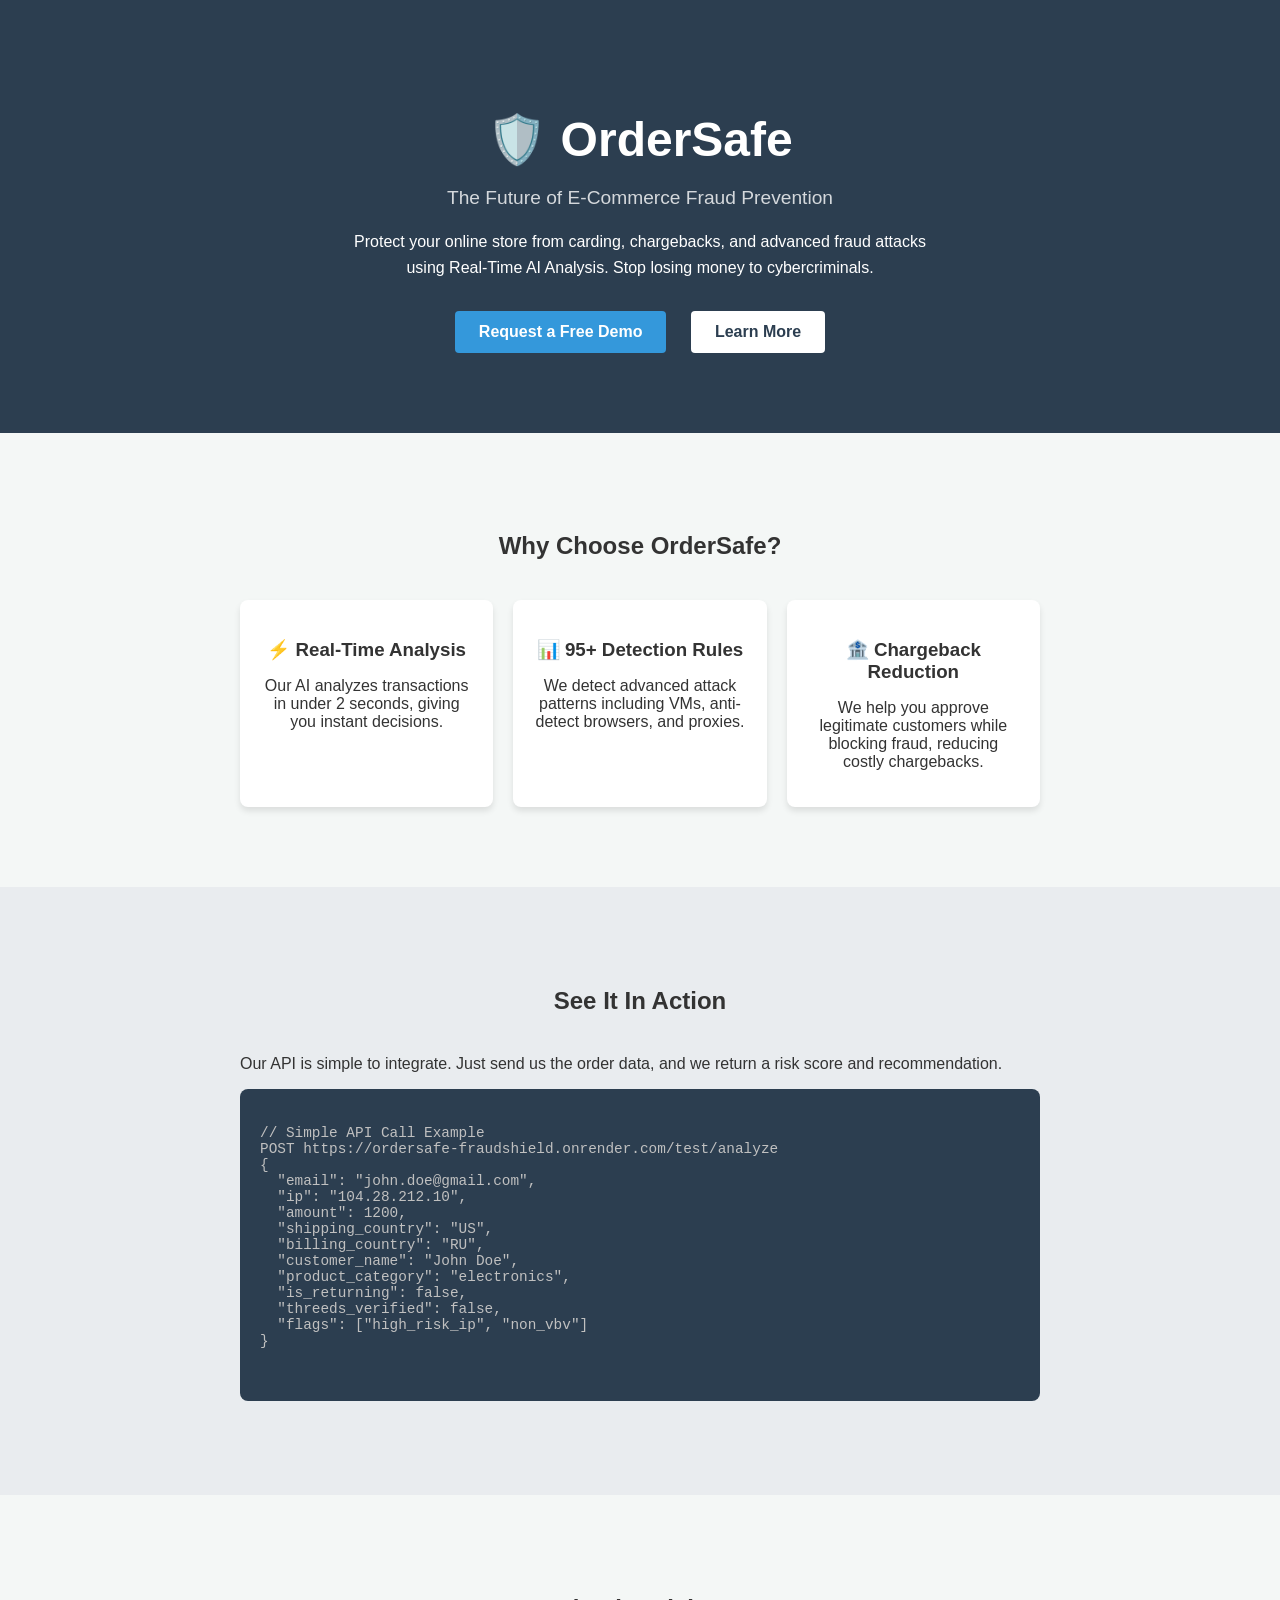
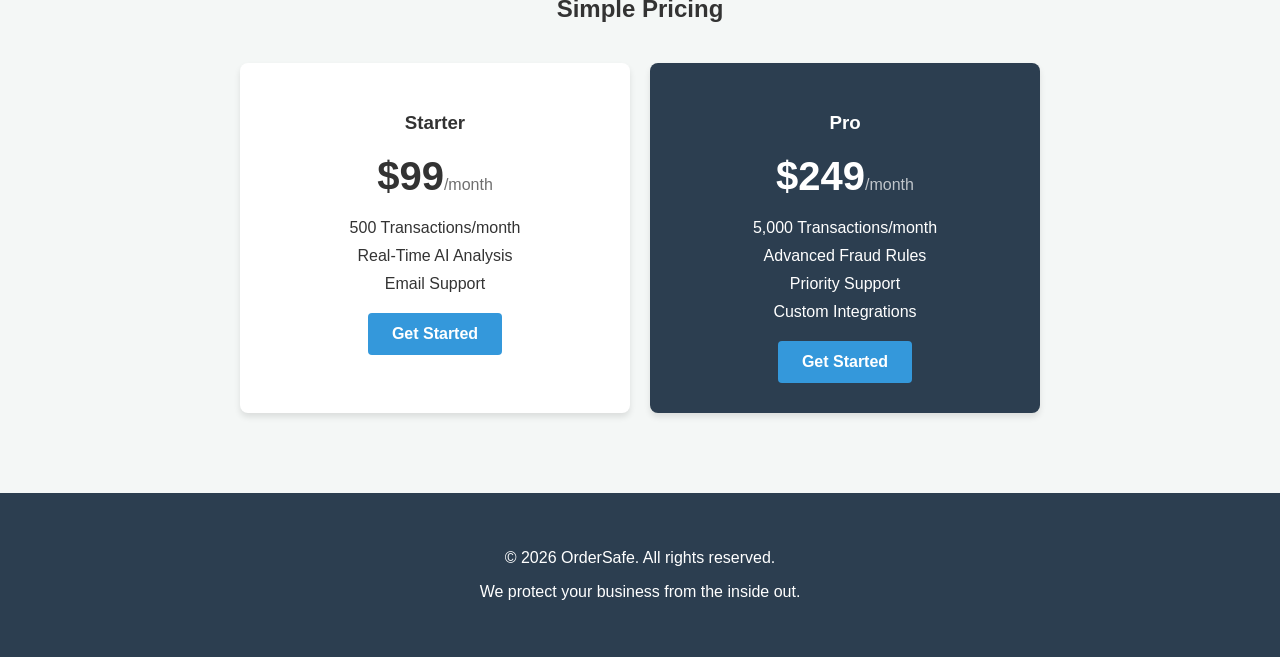
==== index.html @ 8a40aa99 "Add files via upload" ====
<!DOCTYPE html>
<html lang="en">
<head>
    <meta charset="UTF-8">
    <meta name="viewport" content="width=device-width, initial-scale=1.0">
    <title>OrderSafe - Anti-Fraud Intelligence Engine</title>
    <link rel="stylesheet" href="styles.css">
</head>
<body>
    <!-- Portada Principal -->
    <header class="hero">
        <div class="container">
            <h1>🛡️ OrderSafe</h1>
            <p class="subtitle">The Future of E-Commerce Fraud Prevention</p>
            <p class="description">
                Protect your online store from carding, chargebacks, and advanced fraud attacks 
                using Real-Time AI Analysis. Stop losing money to cybercriminals.
            </p>
            <div class="actions">
                <a href="mailto:contacto@ordersafe.com" class="btn btn-primary">Request a Free Demo</a>
                <a href="#features" class="btn btn-secondary">Learn More</a>
            </div>
        </div>
    </header>

    <!-- Sección de Características -->
    <section id="features" class="features">
        <div class="container">
            <h2>Why Choose OrderSafe?</h2>
            <div class="feature-grid">
                <div class="feature-card">
                    <h3>⚡ Real-Time Analysis</h3>
                    <p>Our AI analyzes transactions in under 2 seconds, giving you instant decisions.</p>
                </div>
                <div class="feature-card">
                    <h3>📊 95+ Detection Rules</h3>
                    <p>We detect advanced attack patterns including VMs, anti-detect browsers, and proxies.</p>
                </div>
                <div class="feature-card">
                    <h3>🏦 Chargeback Reduction</h3>
                    <p>We help you approve legitimate customers while blocking fraud, reducing costly chargebacks.</p>
                </div>
            </div>
        </div>
    </section>

    <!-- Sección de Demostración -->
    <section class="demo">
        <div class="container">
            <h2>See It In Action</h2>
            <p>Our API is simple to integrate. Just send us the order data, and we return a risk score and recommendation.</p>
            <pre class="code-block">
                <code>
// Simple API Call Example
POST https://ordersafe-fraudshield.onrender.com/test/analyze
{
  "email": "john.doe@gmail.com",
  "ip": "104.28.212.10",
  "amount": 1200,
  "shipping_country": "US",
  "billing_country": "RU",
  "customer_name": "John Doe",
  "product_category": "electronics",
  "is_returning": false,
  "threeds_verified": false,
  "flags": ["high_risk_ip", "non_vbv"]
}
                </code>
            </pre>
        </div>
    </section>

    <!-- Sección de Precios -->
    <section class="pricing">
        <div class="container">
            <h2>Simple Pricing</h2>
            <div class="pricing-grid">
                <div class="pricing-card">
                    <h3>Starter</h3>
                    <p class="price">$99<span>/month</span></p>
                    <ul>
                        <li>500 Transactions/month</li>
                        <li>Real-Time AI Analysis</li>
                        <li>Email Support</li>
                    </ul>
                    <a href="mailto:contacto@ordersafe.com" class="btn btn-primary">Get Started</a>
                </div>
                <div class="pricing-card featured">
                    <h3>Pro</h3>
                    <p class="price">$249<span>/month</span></p>
                    <ul>
                        <li>5,000 Transactions/month</li>
                        <li>Advanced Fraud Rules</li>
                        <li>Priority Support</li>
                        <li>Custom Integrations</li>
                    </ul>
                    <a href="mailto:contacto@ordersafe.com" class="btn btn-primary">Get Started</a>
                </div>
            </div>
        </div>
    </section>

    <!-- Pie de página -->
    <footer class="footer">
        <div class="container">
            <p>© 2026 OrderSafe. All rights reserved.</p>
            <p>We protect your business from the inside out.</p>
        </div>
    </footer>
</body>
</html>
---- styles.css ----
body {
    font-family: 'Segoe UI', Tahoma, Geneva, Verdana, sans-serif;
    margin: 0;
    padding: 0;
    background-color: #f4f7f6;
    color: #333;
}

.container {
    max-width: 800px;
    margin: 0 auto;
    padding: 20px;
}

/* Hero Section */
.hero {
    background-color: #2c3e50;
    color: white;
    padding: 60px 20px;
    text-align: center;
}

.hero h1 {
    font-size: 3rem;
    margin-bottom: 10px;
}

.hero .subtitle {
    font-size: 1.2rem;
    opacity: 0.8;
}

.hero .description {
    font-size: 1rem;
    line-height: 1.6;
    max-width: 600px;
    margin: 20px auto;
}

.actions {
    margin-top: 30px;
}

.btn {
    padding: 12px 24px;
    border-radius: 4px;
    text-decoration: none;
    font-weight: bold;
    display: inline-block;
    margin: 0 10px;
}

.btn-primary {
    background-color: #3498db;
    color: white;
}

.btn-primary:hover {
    background-color: #2980b9;
}

.btn-secondary {
    background-color: white;
    color: #2c3e50;
}

.btn-secondary:hover {
    background-color: #f0f0f0;
}

/* Features Section */
.features {
    padding: 60px 20px;
}

.features h2, .demo h2, .pricing h2 {
    text-align: center;
    margin-bottom: 40px;
}

.feature-grid {
    display: grid;
    grid-template-columns: repeat(3, 1fr);
    gap: 20px;
}

.feature-card {
    background: white;
    padding: 20px;
    border-radius: 8px;
    box-shadow: 0 4px 6px rgba(0,0,0,0.1);
    text-align: center;
}

.feature-card h3 {
    margin-bottom: 10px;
}

/* Demo Section */
.demo {
    padding: 60px 20px;
    background-color: #e9ecef;
}

.code-block {
    background-color: #2c3e50;
    color: #c0c0c0;
    padding: 20px;
    border-radius: 8px;
    overflow-x: auto;
    font-size: 0.9rem;
}

/* Pricing Section */
.pricing {
    padding: 60px 20px;
}

.pricing-grid {
    display: grid;
    grid-template-columns: repeat(2, 1fr);
    gap: 20px;
    margin-top: 30px;
}

.pricing-card {
    background: white;
    padding: 30px;
    border-radius: 8px;
    box-shadow: 0 4px 6px rgba(0,0,0,0.1);
    text-align: center;
}

.pricing-card.featured {
    background-color: #2c3e50;
    color: white;
}

.pricing-card .price {
    font-size: 2.5rem;
    font-weight: bold;
    margin: 20px 0;
}

.pricing-card .price span {
    font-size: 1rem;
    font-weight: normal;
    opacity: 0.7;
}

.pricing-card ul {
    list-style: none;
    padding: 0;
    margin: 0 0 20px 0;
}

.pricing-card ul li {
    margin-bottom: 10px;
}

/* Footer */
.footer {
    background-color: #2c3e50;
    color: white;
    text-align: center;
    padding: 20px;
}
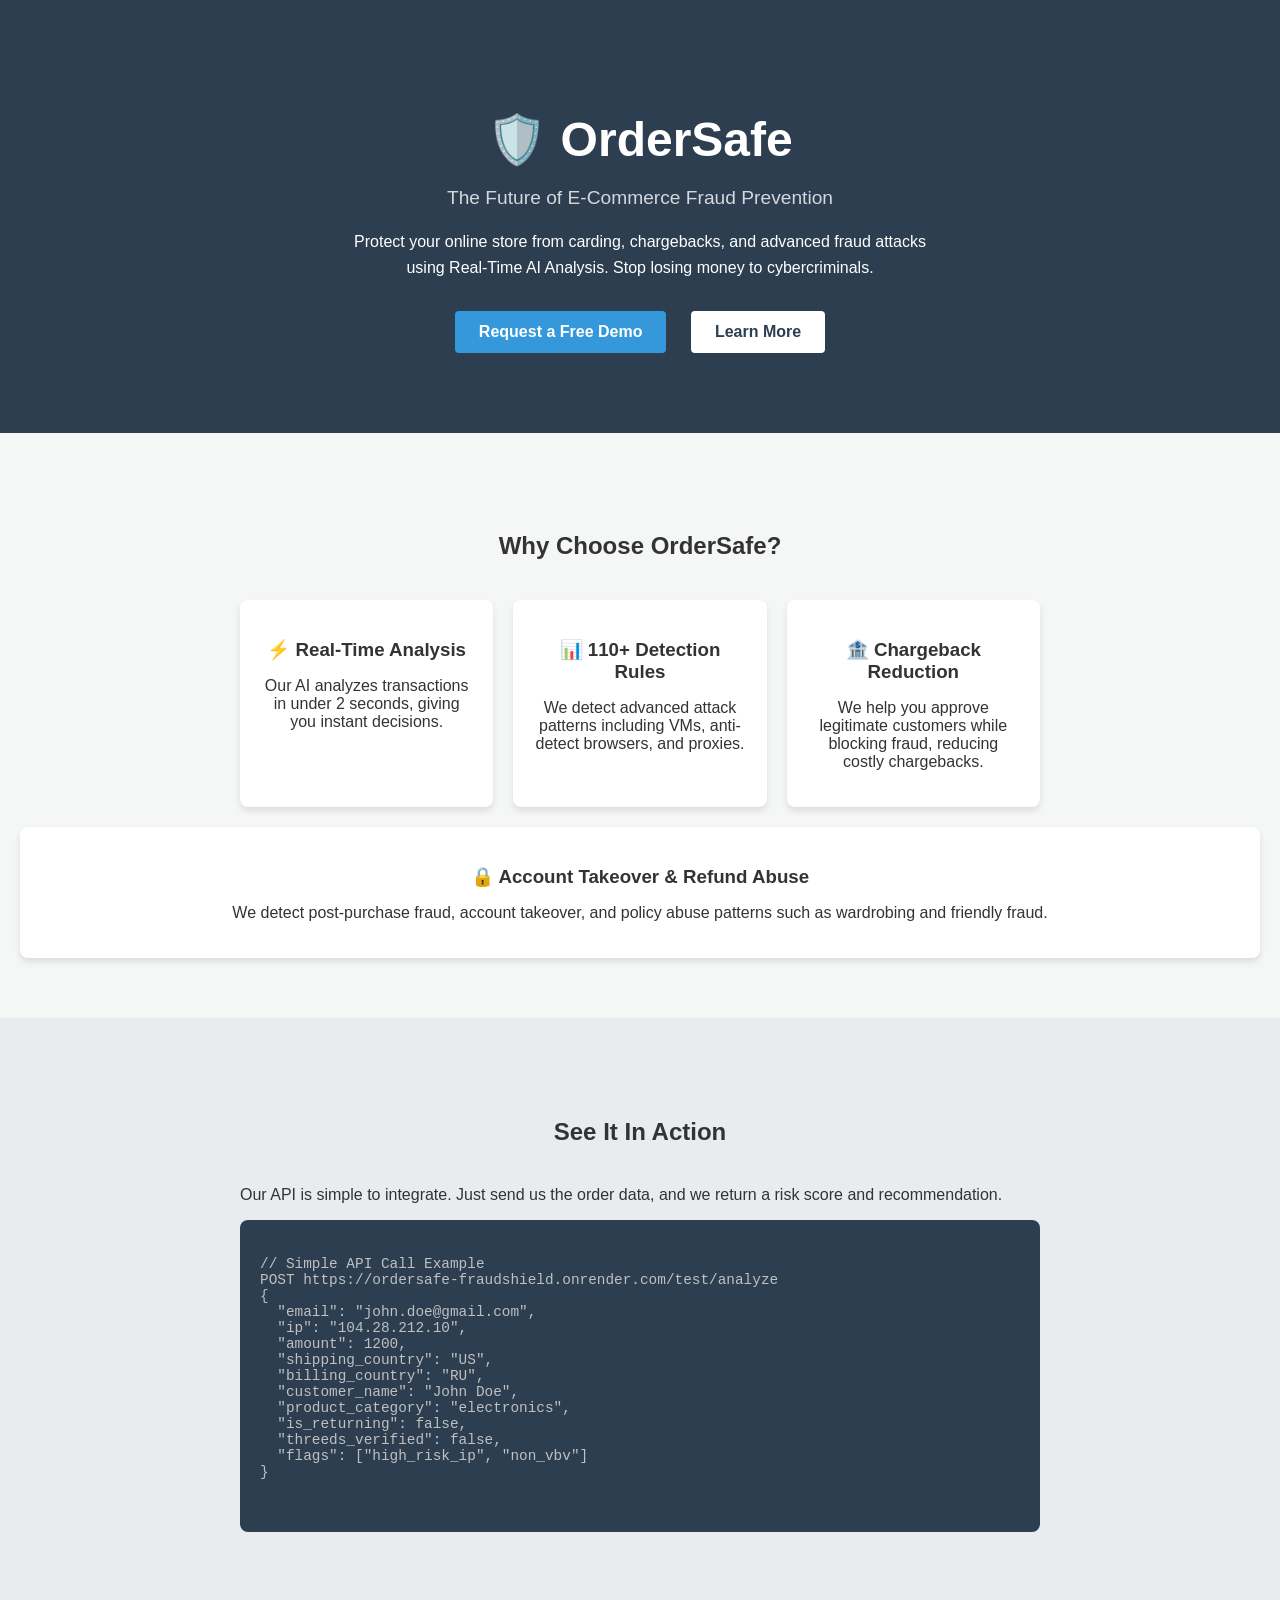
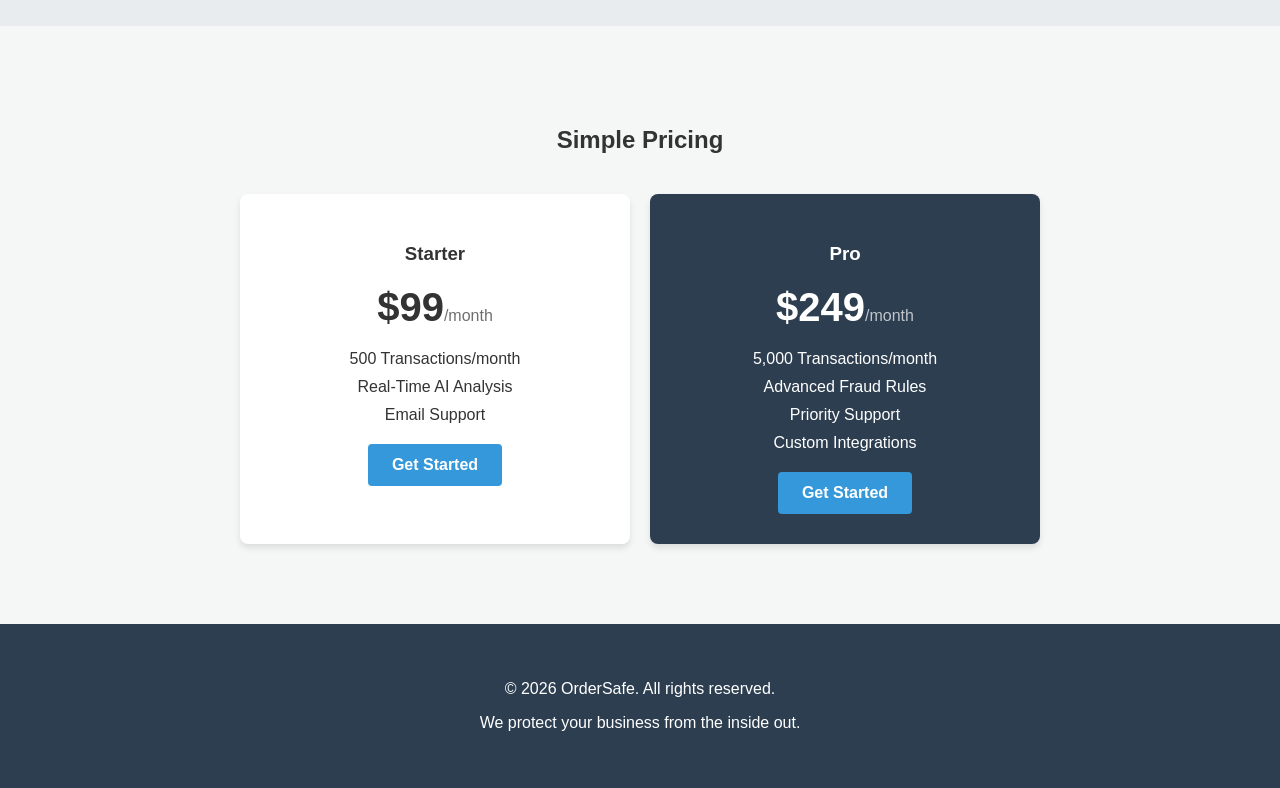
==== commit 23d7bbaa: "Update index.html" ====
--- a/index.html
+++ b/index.html
@@ -33,7 +33,7 @@
                     <p>Our AI analyzes transactions in under 2 seconds, giving you instant decisions.</p>
                 </div>
                 <div class="feature-card">
-                    <h3>📊 95+ Detection Rules</h3>
+                    <h3>📊 110+ Detection Rules</h3>
                     <p>We detect advanced attack patterns including VMs, anti-detect browsers, and proxies.</p>
                 </div>
                 <div class="feature-card">
@@ -42,6 +42,11 @@
                 </div>
             </div>
         </div>
+
+                        <div class="feature-card">
+                    <h3>🔒 Account Takeover & Refund Abuse</h3>
+                    <p>We detect post-purchase fraud, account takeover, and policy abuse patterns such as wardrobing and friendly fraud.</p>
+                </div>
     </section>
 
     <!-- Sección de Demostración -->
@@ -108,4 +113,4 @@
         </div>
     </footer>
 </body>
-</html>+</html>
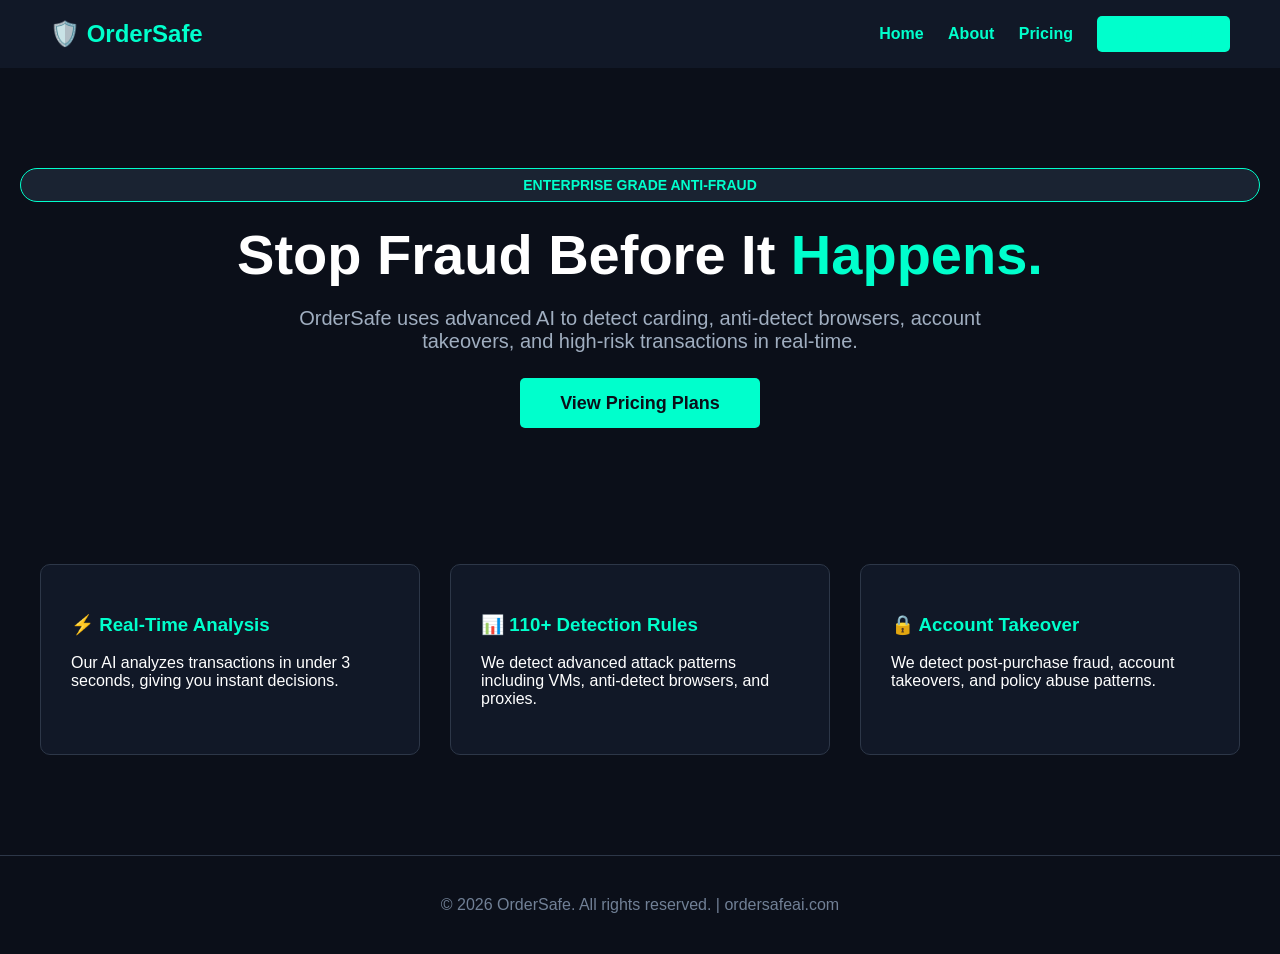
==== commit 7053d166: "Nueva pagina web profesional" ====
--- a/index.html
+++ b/index.html
@@ -1,116 +1,60 @@
-<!DOCTYPE html>
-<html lang="en">
-<head>
-    <meta charset="UTF-8">
-    <meta name="viewport" content="width=device-width, initial-scale=1.0">
-    <title>OrderSafe - Anti-Fraud Intelligence Engine</title>
-    <link rel="stylesheet" href="styles.css">
-</head>
-<body>
-    <!-- Portada Principal -->
-    <header class="hero">
-        <div class="container">
-            <h1>🛡️ OrderSafe</h1>
-            <p class="subtitle">The Future of E-Commerce Fraud Prevention</p>
-            <p class="description">
-                Protect your online store from carding, chargebacks, and advanced fraud attacks 
-                using Real-Time AI Analysis. Stop losing money to cybercriminals.
-            </p>
-            <div class="actions">
-                <a href="mailto:contacto@ordersafe.com" class="btn btn-primary">Request a Free Demo</a>
-                <a href="#features" class="btn btn-secondary">Learn More</a>
-            </div>
-        </div>
-    </header>
-
-    <!-- Sección de Características -->
-    <section id="features" class="features">
-        <div class="container">
-            <h2>Why Choose OrderSafe?</h2>
-            <div class="feature-grid">
-                <div class="feature-card">
-                    <h3>⚡ Real-Time Analysis</h3>
-                    <p>Our AI analyzes transactions in under 2 seconds, giving you instant decisions.</p>
-                </div>
-                <div class="feature-card">
-                    <h3>📊 110+ Detection Rules</h3>
-                    <p>We detect advanced attack patterns including VMs, anti-detect browsers, and proxies.</p>
-                </div>
-                <div class="feature-card">
-                    <h3>🏦 Chargeback Reduction</h3>
-                    <p>We help you approve legitimate customers while blocking fraud, reducing costly chargebacks.</p>
-                </div>
-            </div>
-        </div>
-
-                        <div class="feature-card">
-                    <h3>🔒 Account Takeover & Refund Abuse</h3>
-                    <p>We detect post-purchase fraud, account takeover, and policy abuse patterns such as wardrobing and friendly fraud.</p>
-                </div>
-    </section>
-
-    <!-- Sección de Demostración -->
-    <section class="demo">
-        <div class="container">
-            <h2>See It In Action</h2>
-            <p>Our API is simple to integrate. Just send us the order data, and we return a risk score and recommendation.</p>
-            <pre class="code-block">
-                <code>
-// Simple API Call Example
-POST https://ordersafe-fraudshield.onrender.com/test/analyze
-{
-  "email": "john.doe@gmail.com",
-  "ip": "104.28.212.10",
-  "amount": 1200,
-  "shipping_country": "US",
-  "billing_country": "RU",
-  "customer_name": "John Doe",
-  "product_category": "electronics",
-  "is_returning": false,
-  "threeds_verified": false,
-  "flags": ["high_risk_ip", "non_vbv"]
-}
-                </code>
-            </pre>
-        </div>
-    </section>
-
-    <!-- Sección de Precios -->
-    <section class="pricing">
-        <div class="container">
-            <h2>Simple Pricing</h2>
-            <div class="pricing-grid">
-                <div class="pricing-card">
-                    <h3>Starter</h3>
-                    <p class="price">$99<span>/month</span></p>
-                    <ul>
-                        <li>500 Transactions/month</li>
-                        <li>Real-Time AI Analysis</li>
-                        <li>Email Support</li>
-                    </ul>
-                    <a href="mailto:contacto@ordersafe.com" class="btn btn-primary">Get Started</a>
-                </div>
-                <div class="pricing-card featured">
-                    <h3>Pro</h3>
-                    <p class="price">$249<span>/month</span></p>
-                    <ul>
-                        <li>5,000 Transactions/month</li>
-                        <li>Advanced Fraud Rules</li>
-                        <li>Priority Support</li>
-                        <li>Custom Integrations</li>
-                    </ul>
-                    <a href="mailto:contacto@ordersafe.com" class="btn btn-primary">Get Started</a>
-                </div>
-            </div>
-        </div>
-    </section>
-
-    <!-- Pie de página -->
-    <footer class="footer">
-        <div class="container">
-            <p>© 2026 OrderSafe. All rights reserved.</p>
-            <p>We protect your business from the inside out.</p>
-        </div>
-    </footer>
-</body>
-</html>
+<!DOCTYPE html>
+<html lang="en">
+<head>
+    <meta charset="UTF-8">
+    <meta name="viewport" content="width=device-width, initial-scale=1.0">
+    <title>OrderSafe | Next-Gen Fraud Intelligence</title>
+    <style>
+        body { background-color: #0b0f19; color: #ffffff; font-family: 'Segoe UI', sans-serif; margin: 0; padding: 0; }
+        .nav { display: flex; justify-content: space-between; padding: 20px 50px; background-color: #111827; align-items: center; }
+        .nav a { color: #00ffcc; text-decoration: none; margin-left: 20px; font-weight: bold; }
+        .hero { text-align: center; padding: 100px 20px; }
+        .badge { background-color: #1a2332; color: #00ffcc; padding: 8px 16px; border-radius: 20px; font-size: 14px; font-weight: bold; border: 1px solid #00ffcc; }
+        h1 { font-size: 56px; margin: 20px 0; }
+        .highlight { color: #00ffcc; }
+        p.subtitle { font-size: 20px; color: #a0aec0; max-width: 700px; margin: 0 auto 40px auto; }
+        .cta-btn { background-color: #00ffcc; color: #0b0f19; padding: 15px 40px; font-size: 18px; font-weight: bold; text-decoration: none; border-radius: 5px; }
+        .features { display: flex; justify-content: center; gap: 30px; padding: 50px 20px; max-width: 1200px; margin: 0 auto; }
+        .card { background-color: #111827; padding: 30px; border-radius: 10px; border: 1px solid #2d3748; flex: 1; }
+        .card h3 { color: #00ffcc; }
+        .footer { text-align: center; padding: 40px; color: #718096; border-top: 1px solid #2d3748; margin-top: 50px; }
+    </style>
+</head>
+<body>
+    <div class="nav">
+        <div style="font-size: 24px; font-weight: bold; color: #00ffcc;">🛡️ OrderSafe</div>
+        <div>
+            <a href="index.html">Home</a>
+            <a href="about.html">About</a>
+            <a href="pricing.html">Pricing</a>
+            <a href="mailto:contact@ordersafeai.com" class="cta-btn" style="padding: 10px 20px; font-size: 14px;">Contact Sales</a>
+        </div>
+    </div>
+
+    <div class="hero">
+        <div class="badge">ENTERPRISE GRADE ANTI-FRAUD</div>
+        <h1>Stop Fraud Before It <span class="highlight">Happens.</span></h1>
+        <p class="subtitle">OrderSafe uses advanced AI to detect carding, anti-detect browsers, account takeovers, and high-risk transactions in real-time.</p>
+        <a href="pricing.html" class="cta-btn">View Pricing Plans</a>
+    </div>
+
+    <div class="features">
+        <div class="card">
+            <h3>⚡ Real-Time Analysis</h3>
+            <p>Our AI analyzes transactions in under 3 seconds, giving you instant decisions.</p>
+        </div>
+        <div class="card">
+            <h3>📊 110+ Detection Rules</h3>
+            <p>We detect advanced attack patterns including VMs, anti-detect browsers, and proxies.</p>
+        </div>
+        <div class="card">
+            <h3>🔒 Account Takeover</h3>
+            <p>We detect post-purchase fraud, account takeovers, and policy abuse patterns.</p>
+        </div>
+    </div>
+
+    <div class="footer">
+        &copy; 2026 OrderSafe. All rights reserved. | ordersafeai.com
+    </div>
+</body>
+</html>
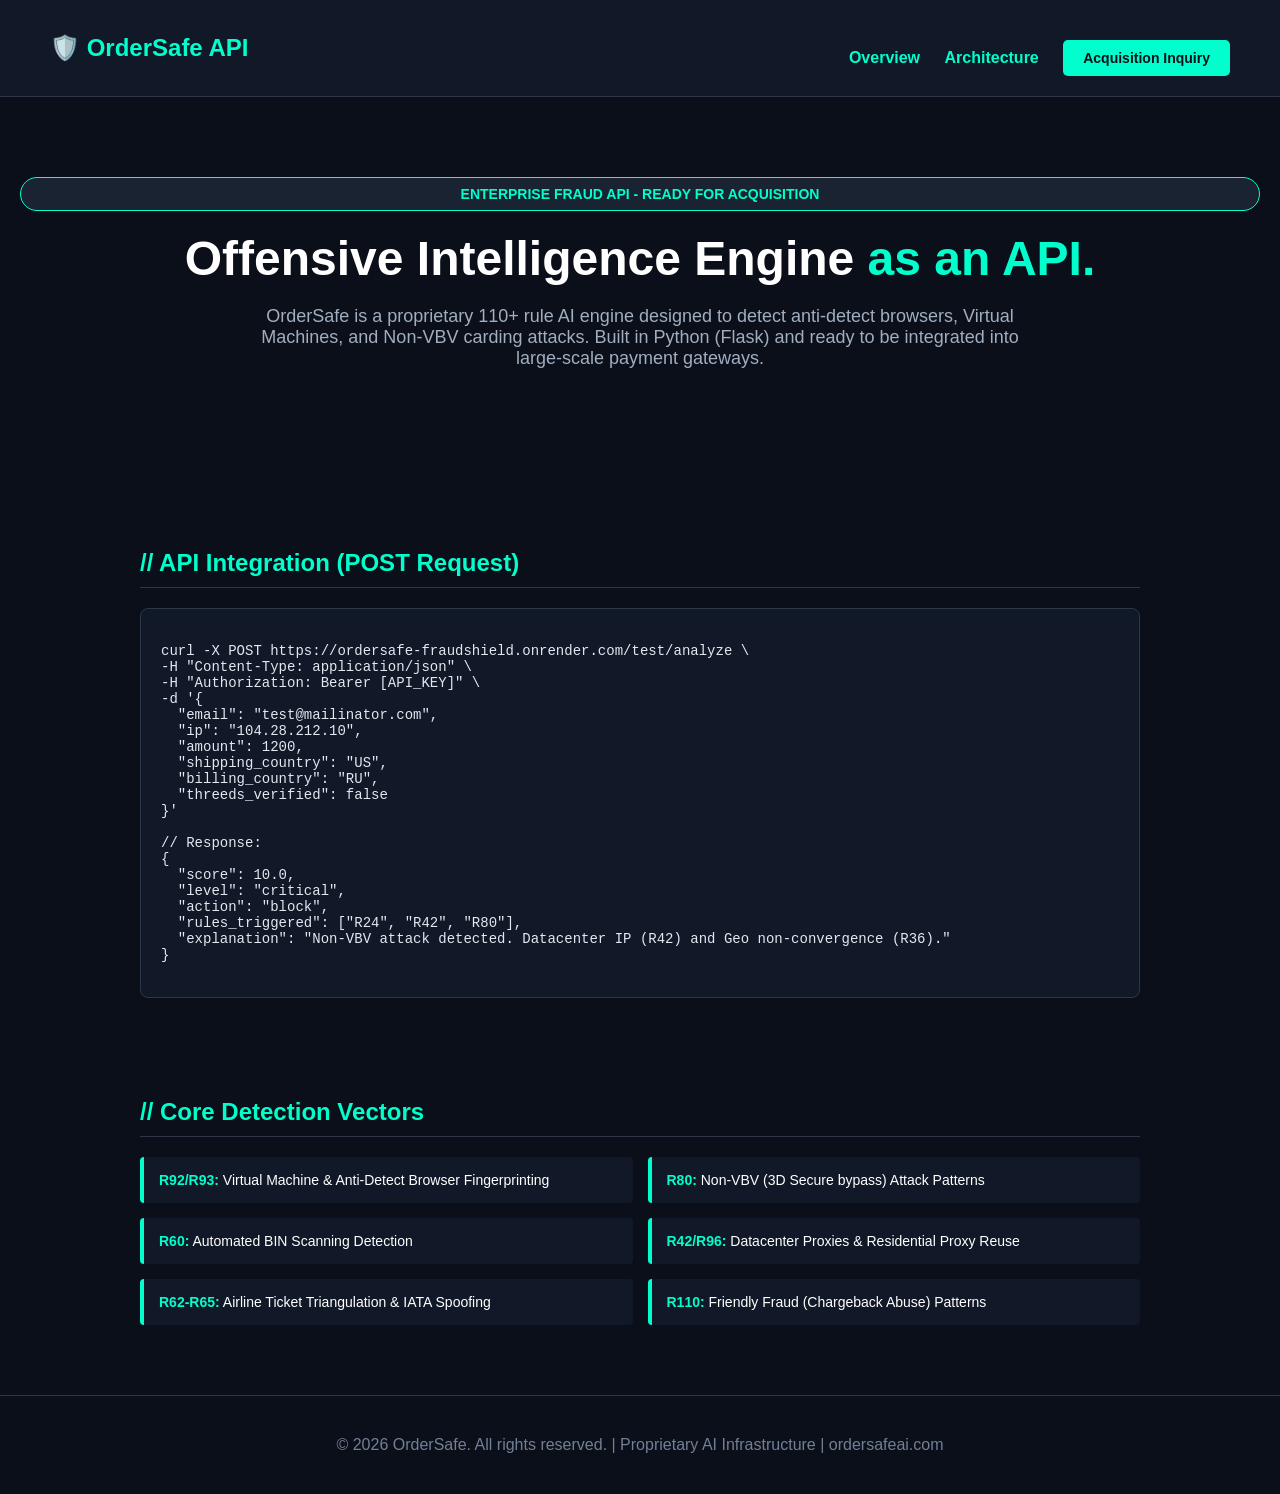
==== commit 769ac0e1: "Enfoque tecnico para adquisicion" ====
--- a/index.html
+++ b/index.html
@@ -3,58 +3,85 @@
 <head>
     <meta charset="UTF-8">
     <meta name="viewport" content="width=device-width, initial-scale=1.0">
-    <title>OrderSafe | Next-Gen Fraud Intelligence</title>
+    <title>OrderSafe | Next-Gen Fraud Intelligence API</title>
     <style>
-        body { background-color: #0b0f19; color: #ffffff; font-family: 'Segoe UI', sans-serif; margin: 0; padding: 0; }
-        .nav { display: flex; justify-content: space-between; padding: 20px 50px; background-color: #111827; align-items: center; }
+        body { background-color: #0b0f19; color: #ffffff; font-family: 'Courier New', Courier, monospace; margin: 0; padding: 0; }
+        .nav { display: flex; justify-content: space-between; padding: 20px 50px; background-color: #111827; align-items: center; border-bottom: 1px solid #2d3748; font-family: 'Segoe UI', sans-serif; }
         .nav a { color: #00ffcc; text-decoration: none; margin-left: 20px; font-weight: bold; }
-        .hero { text-align: center; padding: 100px 20px; }
+        .hero { text-align: center; padding: 80px 20px; font-family: 'Segoe UI', sans-serif; }
         .badge { background-color: #1a2332; color: #00ffcc; padding: 8px 16px; border-radius: 20px; font-size: 14px; font-weight: bold; border: 1px solid #00ffcc; }
-        h1 { font-size: 56px; margin: 20px 0; }
+        h1 { font-size: 48px; margin: 20px 0; }
         .highlight { color: #00ffcc; }
-        p.subtitle { font-size: 20px; color: #a0aec0; max-width: 700px; margin: 0 auto 40px auto; }
-        .cta-btn { background-color: #00ffcc; color: #0b0f19; padding: 15px 40px; font-size: 18px; font-weight: bold; text-decoration: none; border-radius: 5px; }
-        .features { display: flex; justify-content: center; gap: 30px; padding: 50px 20px; max-width: 1200px; margin: 0 auto; }
-        .card { background-color: #111827; padding: 30px; border-radius: 10px; border: 1px solid #2d3748; flex: 1; }
-        .card h3 { color: #00ffcc; }
-        .footer { text-align: center; padding: 40px; color: #718096; border-top: 1px solid #2d3748; margin-top: 50px; }
+        p.subtitle { font-size: 18px; color: #a0aec0; max-width: 800px; margin: 0 auto 20px auto; }
+        .cta-btn { background-color: #00ffcc; color: #0b0f19; padding: 15px 40px; font-size: 18px; font-weight: bold; text-decoration: none; border-radius: 5px; display: inline-block; margin-top: 20px; font-family: 'Segoe UI', sans-serif;}
+        
+        .tech-section { max-width: 1000px; margin: 40px auto; padding: 20px; }
+        .tech-section h2 { color: #00ffcc; border-bottom: 1px solid #2d3748; padding-bottom: 10px; font-family: 'Segoe UI', sans-serif;}
+        .code-block { background-color: #111827; padding: 20px; border-radius: 8px; border: 1px solid #2d3748; overflow-x: auto; color: #e2e8f0; font-size: 14px; }
+        .rule-list { display: grid; grid-template-columns: 1fr 1fr; gap: 15px; margin-top: 20px; font-family: 'Segoe UI', sans-serif;}
+        .rule-item { background: #111827; padding: 15px; border-left: 4px solid #00ffcc; border-radius: 4px; font-size: 14px;}
+        .rule-item span { color: #00ffcc; font-weight: bold; }
+        .footer { text-align: center; padding: 40px; color: #718096; border-top: 1px solid #2d3748; margin-top: 50px; font-family: 'Segoe UI', sans-serif;}
     </style>
 </head>
 <body>
     <div class="nav">
-        <div style="font-size: 24px; font-weight: bold; color: #00ffcc;">🛡️ OrderSafe</div>
+        <div style="font-size: 24px; font-weight: bold; color: #00ffcc;">🛡️ OrderSafe API</div>
         <div>
-            <a href="index.html">Home</a>
-            <a href="about.html">About</a>
-            <a href="pricing.html">Pricing</a>
-            <a href="mailto:contact@ordersafeai.com" class="cta-btn" style="padding: 10px 20px; font-size: 14px;">Contact Sales</a>
+            <a href="index.html">Overview</a>
+            <a href="about.html">Architecture</a>
+            <a href="mailto:ventas@ordersafeai.com" class="cta-btn" style="padding: 10px 20px; font-size: 14px; color: #0b0f19;">Acquisition Inquiry</a>
         </div>
     </div>
 
     <div class="hero">
-        <div class="badge">ENTERPRISE GRADE ANTI-FRAUD</div>
-        <h1>Stop Fraud Before It <span class="highlight">Happens.</span></h1>
-        <p class="subtitle">OrderSafe uses advanced AI to detect carding, anti-detect browsers, account takeovers, and high-risk transactions in real-time.</p>
-        <a href="pricing.html" class="cta-btn">View Pricing Plans</a>
+        <div class="badge">ENTERPRISE FRAUD API - READY FOR ACQUISITION</div>
+        <h1>Offensive Intelligence Engine <span class="highlight">as an API.</span></h1>
+        <p class="subtitle">OrderSafe is a proprietary 110+ rule AI engine designed to detect anti-detect browsers, Virtual Machines, and Non-VBV carding attacks. Built in Python (Flask) and ready to be integrated into large-scale payment gateways.</p>
     </div>
 
-    <div class="features">
-        <div class="card">
-            <h3>⚡ Real-Time Analysis</h3>
-            <p>Our AI analyzes transactions in under 3 seconds, giving you instant decisions.</p>
+    <div class="tech-section">
+        <h2>// API Integration (POST Request)</h2>
+        <div class="code-block">
+<pre>
+curl -X POST https://ordersafe-fraudshield.onrender.com/test/analyze \
+-H "Content-Type: application/json" \
+-H "Authorization: Bearer [API_KEY]" \
+-d '{
+  "email": "test@mailinator.com",
+  "ip": "104.28.212.10",
+  "amount": 1200,
+  "shipping_country": "US",
+  "billing_country": "RU",
+  "threeds_verified": false
+}'
+
+// Response:
+{
+  "score": 10.0,
+  "level": "critical",
+  "action": "block",
+  "rules_triggered": ["R24", "R42", "R80"],
+  "explanation": "Non-VBV attack detected. Datacenter IP (R42) and Geo non-convergence (R36)."
+}
+</pre>
         </div>
-        <div class="card">
-            <h3>📊 110+ Detection Rules</h3>
-            <p>We detect advanced attack patterns including VMs, anti-detect browsers, and proxies.</p>
-        </div>
-        <div class="card">
-            <h3>🔒 Account Takeover</h3>
-            <p>We detect post-purchase fraud, account takeovers, and policy abuse patterns.</p>
+    </div>
+
+    <div class="tech-section">
+        <h2>// Core Detection Vectors</h2>
+        <div class="rule-list">
+            <div class="rule-item"><span>R92/R93:</span> Virtual Machine & Anti-Detect Browser Fingerprinting</div>
+            <div class="rule-item"><span>R80:</span> Non-VBV (3D Secure bypass) Attack Patterns</div>
+            <div class="rule-item"><span>R60:</span> Automated BIN Scanning Detection</div>
+            <div class="rule-item"><span>R42/R96:</span> Datacenter Proxies & Residential Proxy Reuse</div>
+            <div class="rule-item"><span>R62-R65:</span> Airline Ticket Triangulation & IATA Spoofing</div>
+            <div class="rule-item"><span>R110:</span> Friendly Fraud (Chargeback Abuse) Patterns</div>
         </div>
     </div>
 
     <div class="footer">
-        &copy; 2026 OrderSafe. All rights reserved. | ordersafeai.com
+        &copy; 2026 OrderSafe. All rights reserved. | Proprietary AI Infrastructure | ordersafeai.com
     </div>
 </body>
 </html>
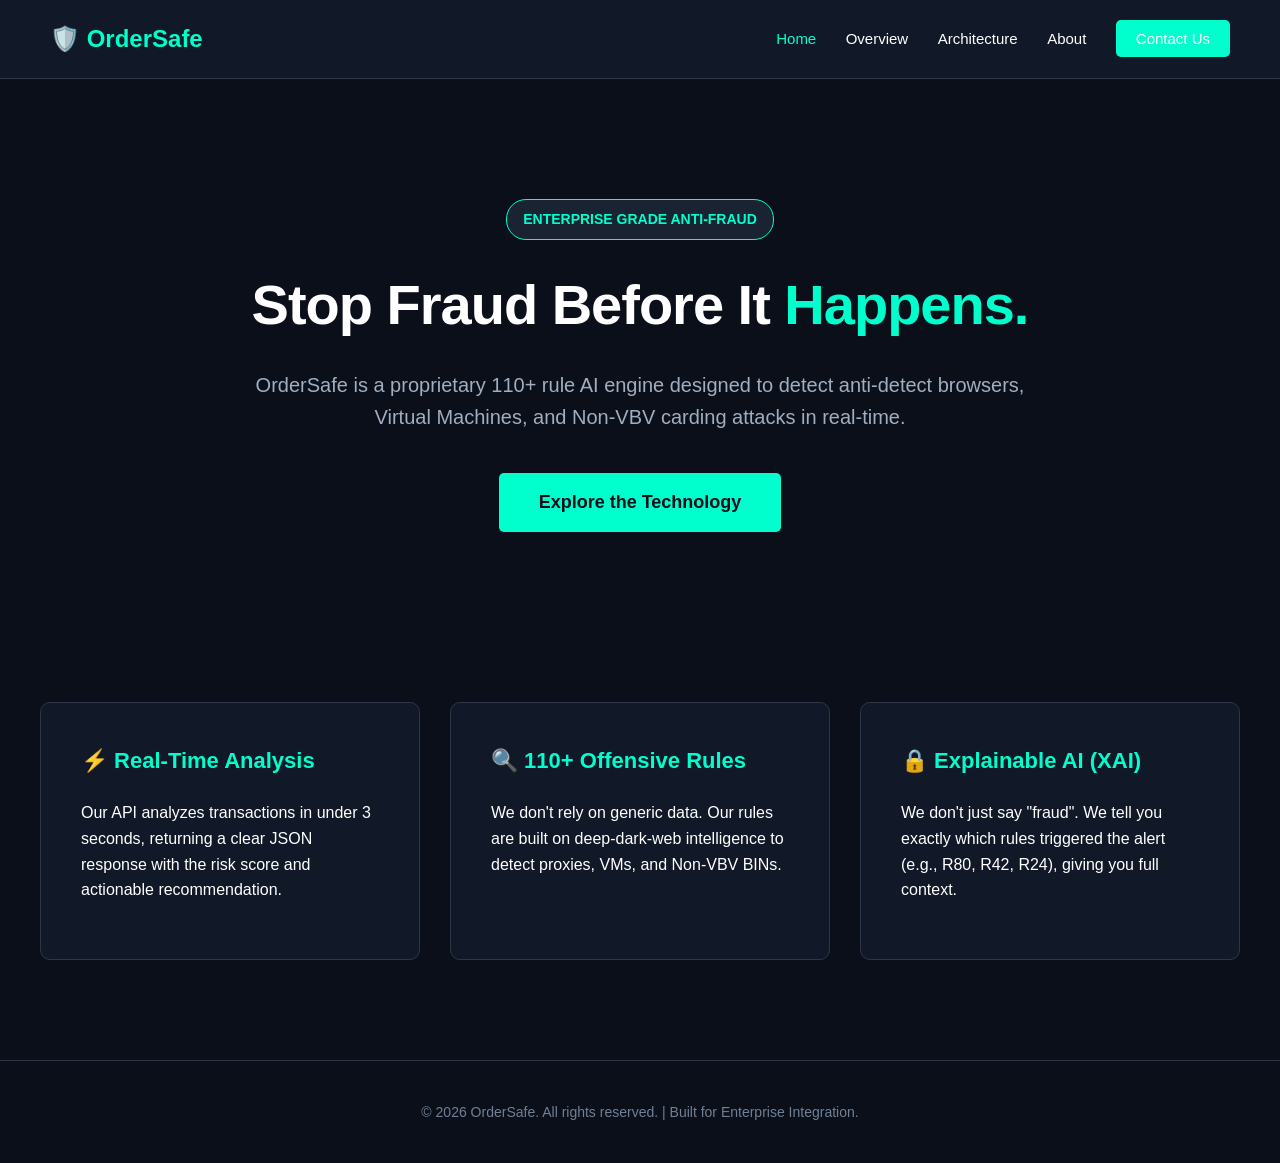
==== commit 9a77dc7f: "Nuevo diseno web multi-pagina corporativo (Home, Overview, Architecture, About, Contact)" ====
--- a/index.html
+++ b/index.html
@@ -3,85 +3,66 @@
 <head>
     <meta charset="UTF-8">
     <meta name="viewport" content="width=device-width, initial-scale=1.0">
-    <title>OrderSafe | Next-Gen Fraud Intelligence API</title>
+    <title>OrderSafe | Next-Gen Fraud Intelligence</title>
     <style>
-        body { background-color: #0b0f19; color: #ffffff; font-family: 'Courier New', Courier, monospace; margin: 0; padding: 0; }
-        .nav { display: flex; justify-content: space-between; padding: 20px 50px; background-color: #111827; align-items: center; border-bottom: 1px solid #2d3748; font-family: 'Segoe UI', sans-serif; }
-        .nav a { color: #00ffcc; text-decoration: none; margin-left: 20px; font-weight: bold; }
-        .hero { text-align: center; padding: 80px 20px; font-family: 'Segoe UI', sans-serif; }
-        .badge { background-color: #1a2332; color: #00ffcc; padding: 8px 16px; border-radius: 20px; font-size: 14px; font-weight: bold; border: 1px solid #00ffcc; }
-        h1 { font-size: 48px; margin: 20px 0; }
+        body { background-color: #0b0f19; color: #ffffff; font-family: 'Segoe UI', Tahoma, Geneva, Verdana, sans-serif; margin: 0; padding: 0; line-height: 1.6; }
+        .header { display: flex; justify-content: space-between; align-items: center; padding: 20px 50px; background-color: #111827; border-bottom: 1px solid #2d3748; position: sticky; top: 0; z-index: 100; }
+        .logo { font-size: 24px; font-weight: bold; color: #00ffcc; text-decoration: none; }
+        .nav-links a { color: #ffffff; text-decoration: none; margin-left: 25px; font-weight: 500; font-size: 15px; transition: color 0.3s; }
+        .nav-links a:hover { color: #00ffcc; }
+        .btn-nav { background-color: #00ffcc; color: #0b0f19; padding: 10px 20px; border-radius: 5px; font-weight: bold; margin-left: 25px; text-decoration: none;}
+        
+        .hero { text-align: center; padding: 120px 20px; }
+        .badge { background-color: #1a2332; color: #00ffcc; padding: 8px 16px; border-radius: 20px; font-size: 14px; font-weight: bold; border: 1px solid #00ffcc; display: inline-block; margin-bottom: 20px;}
+        h1 { font-size: 56px; margin: 0 0 20px 0; letter-spacing: -1px; }
         .highlight { color: #00ffcc; }
-        p.subtitle { font-size: 18px; color: #a0aec0; max-width: 800px; margin: 0 auto 20px auto; }
-        .cta-btn { background-color: #00ffcc; color: #0b0f19; padding: 15px 40px; font-size: 18px; font-weight: bold; text-decoration: none; border-radius: 5px; display: inline-block; margin-top: 20px; font-family: 'Segoe UI', sans-serif;}
+        p.subtitle { font-size: 20px; color: #a0aec0; max-width: 800px; margin: 0 auto 40px auto; }
+        .cta-btn { background-color: #00ffcc; color: #0b0f19; padding: 15px 40px; font-size: 18px; font-weight: bold; text-decoration: none; border-radius: 5px; transition: transform 0.2s; display: inline-block;}
+        .cta-btn:hover { transform: scale(1.05); }
         
-        .tech-section { max-width: 1000px; margin: 40px auto; padding: 20px; }
-        .tech-section h2 { color: #00ffcc; border-bottom: 1px solid #2d3748; padding-bottom: 10px; font-family: 'Segoe UI', sans-serif;}
-        .code-block { background-color: #111827; padding: 20px; border-radius: 8px; border: 1px solid #2d3748; overflow-x: auto; color: #e2e8f0; font-size: 14px; }
-        .rule-list { display: grid; grid-template-columns: 1fr 1fr; gap: 15px; margin-top: 20px; font-family: 'Segoe UI', sans-serif;}
-        .rule-item { background: #111827; padding: 15px; border-left: 4px solid #00ffcc; border-radius: 4px; font-size: 14px;}
-        .rule-item span { color: #00ffcc; font-weight: bold; }
-        .footer { text-align: center; padding: 40px; color: #718096; border-top: 1px solid #2d3748; margin-top: 50px; font-family: 'Segoe UI', sans-serif;}
+        .features-container { max-width: 1200px; margin: 0 auto; display: flex; gap: 30px; padding: 50px 20px; }
+        .feature-card { background-color: #111827; padding: 40px; border-radius: 10px; border: 1px solid #2d3748; flex: 1; text-align: left; }
+        .feature-card h3 { color: #00ffcc; font-size: 22px; margin-top: 0; }
+        
+        .footer { text-align: center; padding: 40px; color: #718096; border-top: 1px solid #2d3748; margin-top: 50px; font-size: 14px; }
     </style>
 </head>
 <body>
-    <div class="nav">
-        <div style="font-size: 24px; font-weight: bold; color: #00ffcc;">🛡️ OrderSafe API</div>
-        <div>
-            <a href="index.html">Overview</a>
-            <a href="about.html">Architecture</a>
-            <a href="mailto:ventas@ordersafeai.com" class="cta-btn" style="padding: 10px 20px; font-size: 14px; color: #0b0f19;">Acquisition Inquiry</a>
+    <div class="header">
+        <a href="index.html" class="logo">🛡️ OrderSafe</a>
+        <div class="nav-links">
+            <a href="index.html" style="color: #00ffcc;">Home</a>
+            <a href="overview.html">Overview</a>
+            <a href="architecture.html">Architecture</a>
+            <a href="about.html">About</a>
+            <a href="contact.html" class="btn-nav">Contact Us</a>
         </div>
     </div>
 
     <div class="hero">
-        <div class="badge">ENTERPRISE FRAUD API - READY FOR ACQUISITION</div>
-        <h1>Offensive Intelligence Engine <span class="highlight">as an API.</span></h1>
-        <p class="subtitle">OrderSafe is a proprietary 110+ rule AI engine designed to detect anti-detect browsers, Virtual Machines, and Non-VBV carding attacks. Built in Python (Flask) and ready to be integrated into large-scale payment gateways.</p>
+        <div class="badge">ENTERPRISE GRADE ANTI-FRAUD</div>
+        <h1>Stop Fraud Before It <span class="highlight">Happens.</span></h1>
+        <p class="subtitle">OrderSafe is a proprietary 110+ rule AI engine designed to detect anti-detect browsers, Virtual Machines, and Non-VBV carding attacks in real-time.</p>
+        <a href="overview.html" class="cta-btn">Explore the Technology</a>
     </div>
 
-    <div class="tech-section">
-        <h2>// API Integration (POST Request)</h2>
-        <div class="code-block">
-<pre>
-curl -X POST https://ordersafe-fraudshield.onrender.com/test/analyze \
--H "Content-Type: application/json" \
--H "Authorization: Bearer [API_KEY]" \
--d '{
-  "email": "test@mailinator.com",
-  "ip": "104.28.212.10",
-  "amount": 1200,
-  "shipping_country": "US",
-  "billing_country": "RU",
-  "threeds_verified": false
-}'
-
-// Response:
-{
-  "score": 10.0,
-  "level": "critical",
-  "action": "block",
-  "rules_triggered": ["R24", "R42", "R80"],
-  "explanation": "Non-VBV attack detected. Datacenter IP (R42) and Geo non-convergence (R36)."
-}
-</pre>
+    <div class="features-container">
+        <div class="feature-card">
+            <h3>⚡ Real-Time Analysis</h3>
+            <p>Our API analyzes transactions in under 3 seconds, returning a clear JSON response with the risk score and actionable recommendation.</p>
         </div>
-    </div>
-
-    <div class="tech-section">
-        <h2>// Core Detection Vectors</h2>
-        <div class="rule-list">
-            <div class="rule-item"><span>R92/R93:</span> Virtual Machine & Anti-Detect Browser Fingerprinting</div>
-            <div class="rule-item"><span>R80:</span> Non-VBV (3D Secure bypass) Attack Patterns</div>
-            <div class="rule-item"><span>R60:</span> Automated BIN Scanning Detection</div>
-            <div class="rule-item"><span>R42/R96:</span> Datacenter Proxies & Residential Proxy Reuse</div>
-            <div class="rule-item"><span>R62-R65:</span> Airline Ticket Triangulation & IATA Spoofing</div>
-            <div class="rule-item"><span>R110:</span> Friendly Fraud (Chargeback Abuse) Patterns</div>
+        <div class="feature-card">
+            <h3>🔍 110+ Offensive Rules</h3>
+            <p>We don't rely on generic data. Our rules are built on deep-dark-web intelligence to detect proxies, VMs, and Non-VBV BINs.</p>
+        </div>
+        <div class="feature-card">
+            <h3>🔒 Explainable AI (XAI)</h3>
+            <p>We don't just say "fraud". We tell you exactly which rules triggered the alert (e.g., R80, R42, R24), giving you full context.</p>
         </div>
     </div>
 
     <div class="footer">
-        &copy; 2026 OrderSafe. All rights reserved. | Proprietary AI Infrastructure | ordersafeai.com
+        &copy; 2026 OrderSafe. All rights reserved. | Built for Enterprise Integration.
     </div>
 </body>
 </html>
